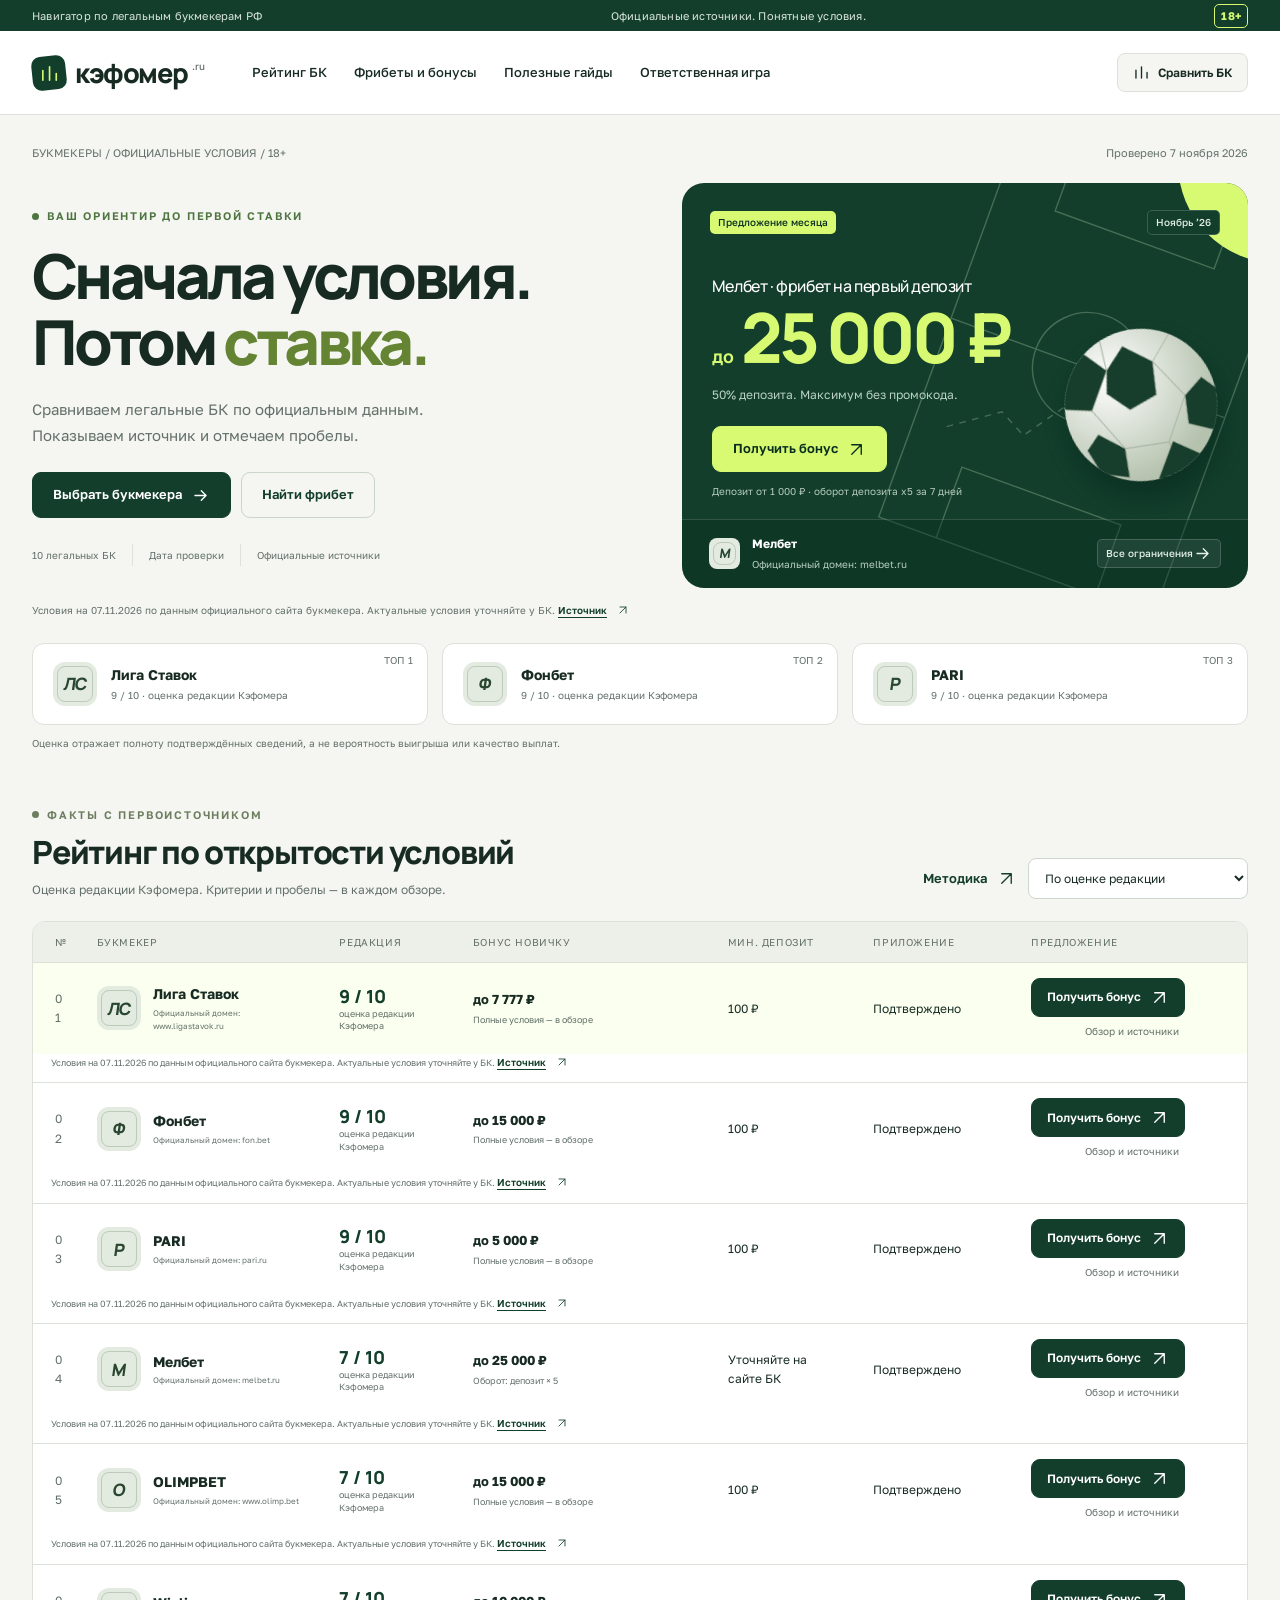
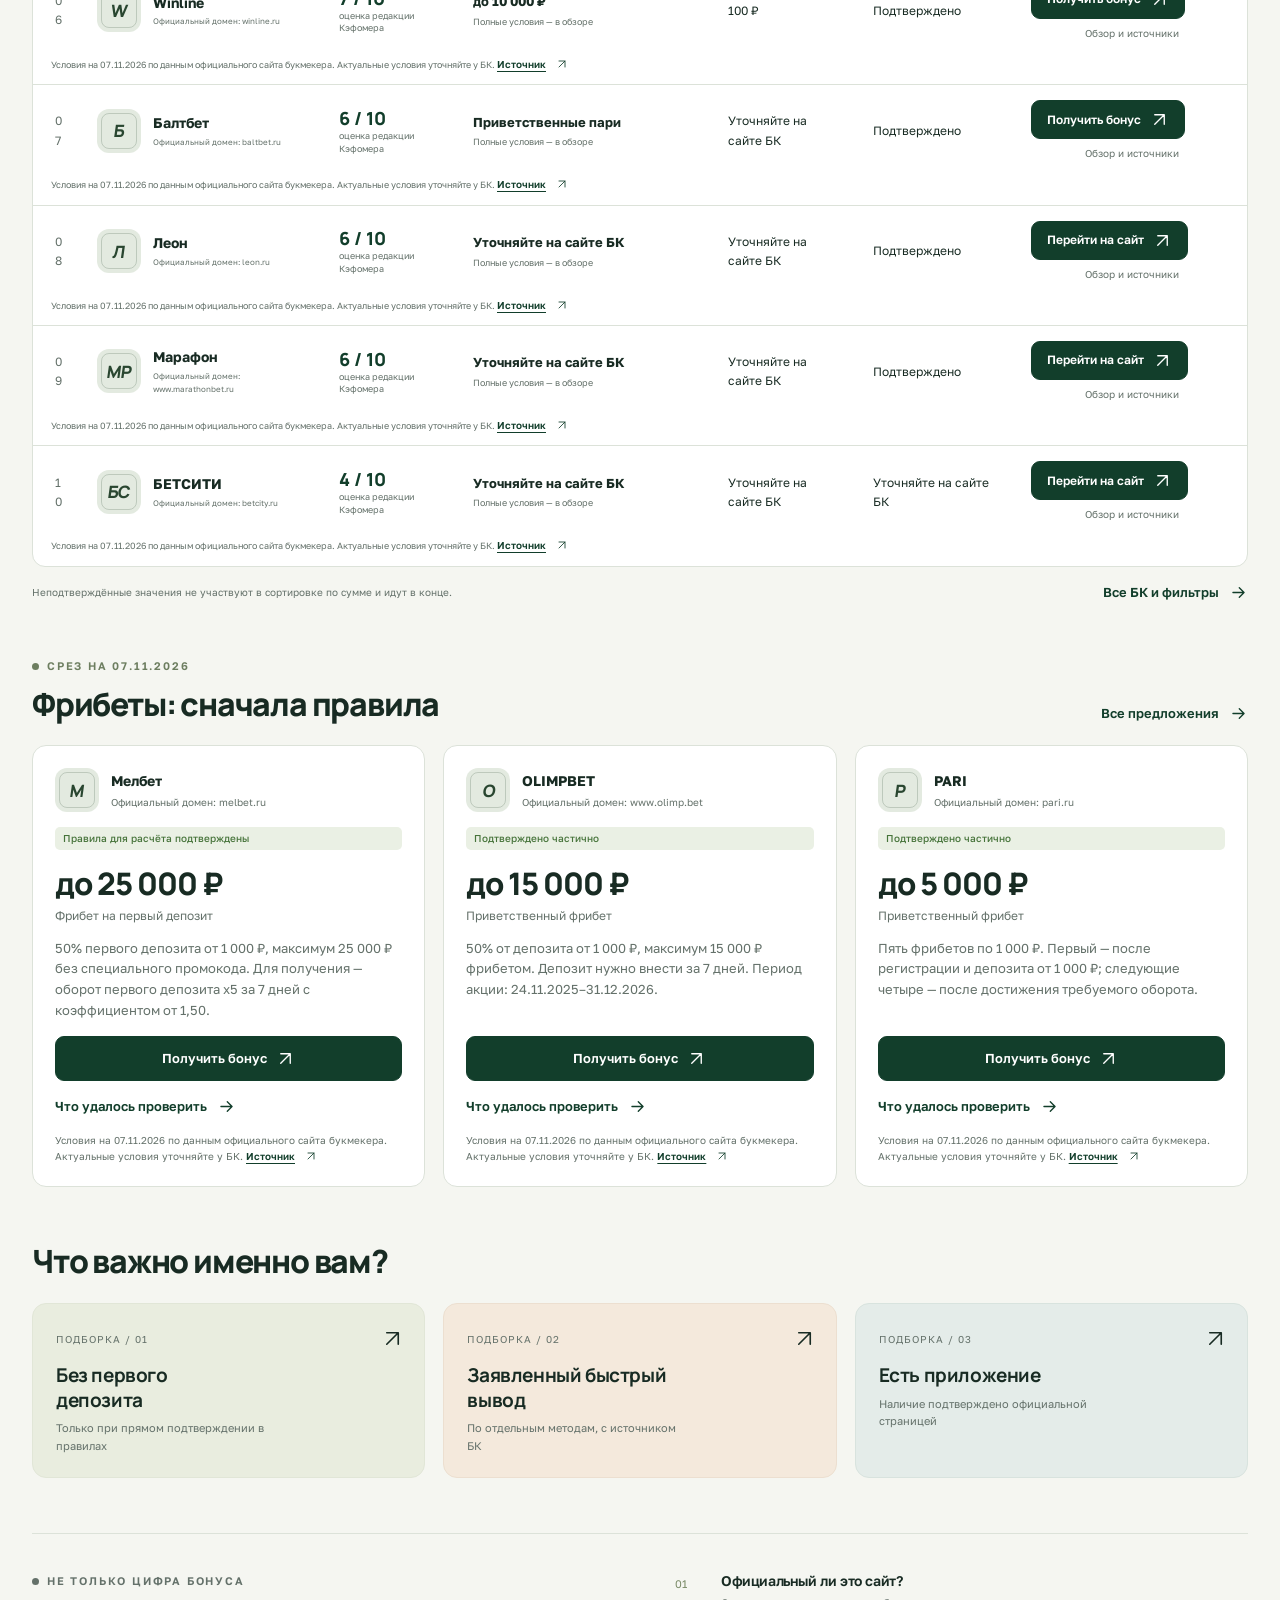
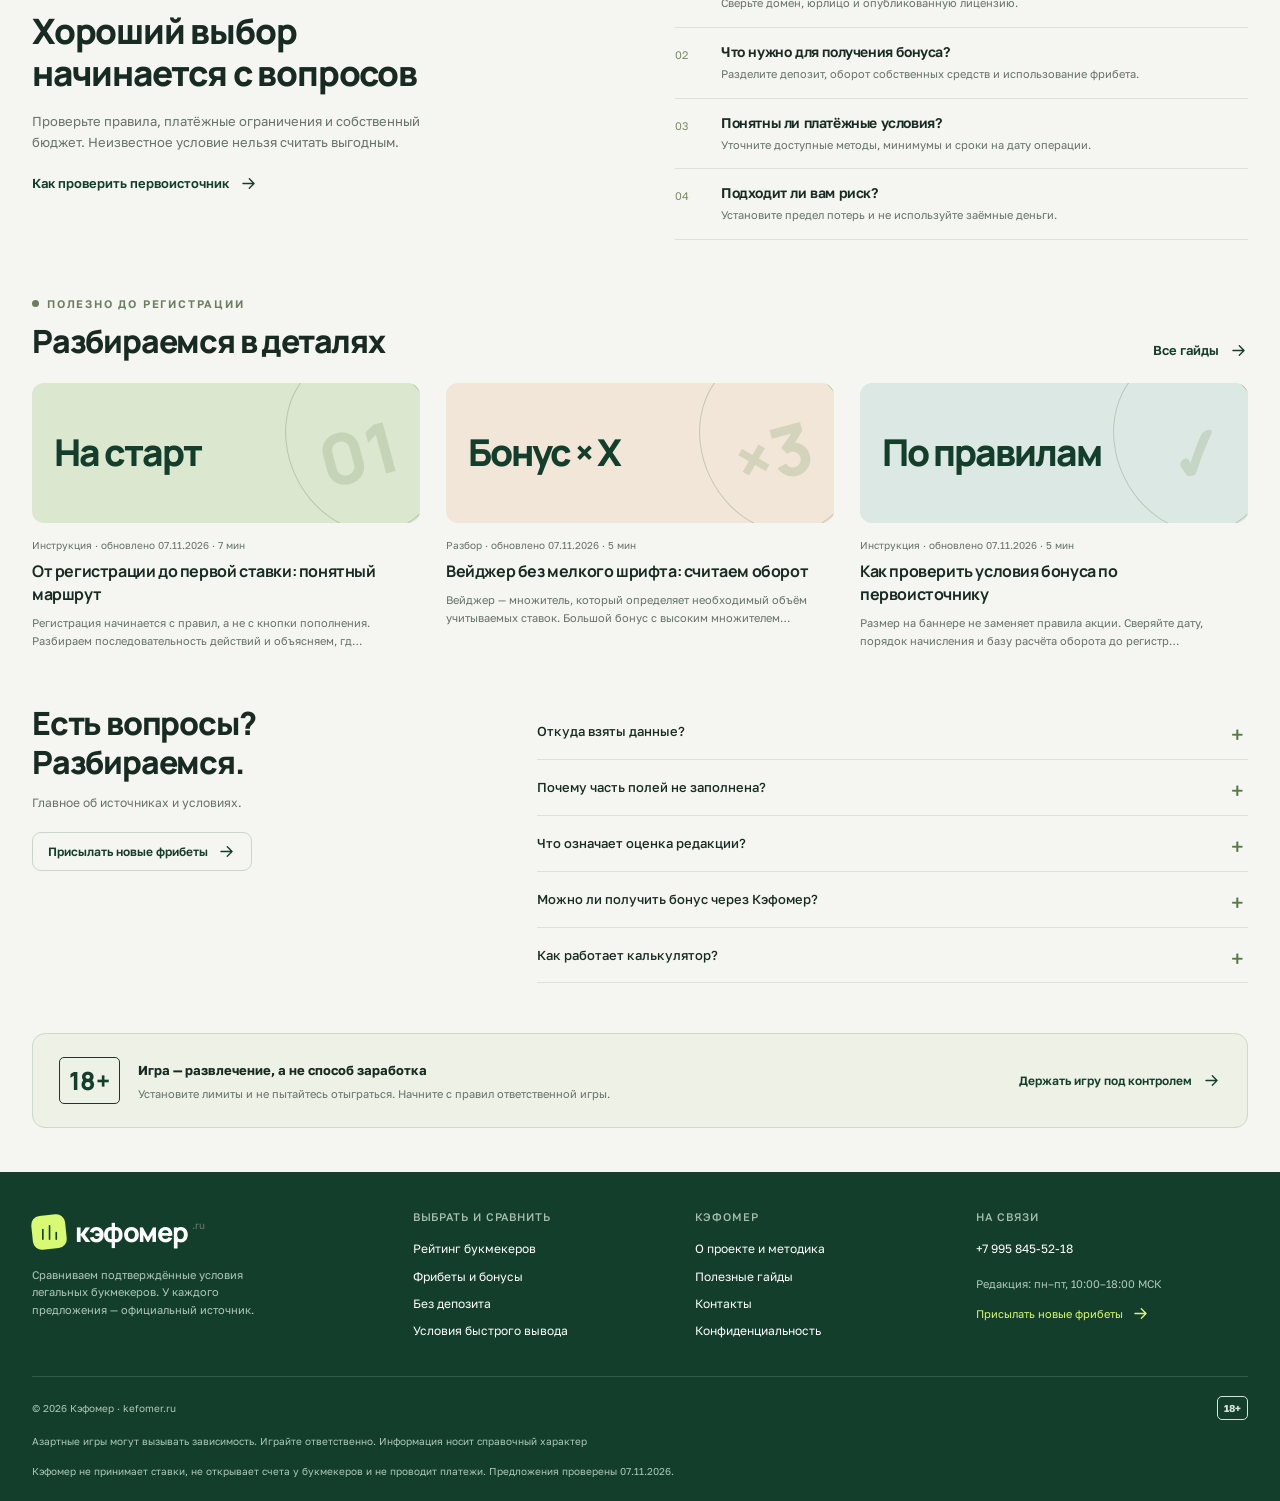
==== index.html @ dfc8ea8a "Первая версия сайта Co-Authored-By: Claude Opus 5.5 <noreply@anthropic.com>" ====
<!doctype html>
<html lang="ru"><head><meta charset="utf-8"><meta name="viewport" content="width=device-width, initial-scale=1"><meta name="theme-color" content="#123e2b"><title>Кэфомер — рейтинг букмекеров, фрибеты и бонусы</title><meta name="description" content="Сравните 10 легальных букмекеров РФ по подтверждённым официальным данным. Понятные инструкции и ответственная игра."><meta property="og:type" content="website"><meta property="og:locale" content="ru_RU"><meta property="og:site_name" content="Кэфомер"><meta property="og:title" content="Кэфомер — рейтинг букмекеров, фрибеты и бонусы"><meta property="og:description" content="Сравните 10 легальных букмекеров РФ по подтверждённым официальным данным. Понятные инструкции и ответственная игра."><link rel="icon" type="image/svg+xml" href="data:image/svg+xml,%3Csvg xmlns='http://www.w3.org/2000/svg' viewBox='0 0 64 64'%3E%3Crect width='64' height='64' rx='15' fill='%23123e2b'/%3E%3Cpath d='M17 46V28m15 18V17m15 29V34' fill='none' stroke='%23d8fa72' stroke-width='7'/%3E%3C/svg%3E"><link rel="stylesheet" href="./assets/style.css"><script defer src="./assets/data.js"></script><script defer src="./assets/guides.js"></script><script defer src="./assets/app.js"></script></head><body data-page="home" data-root="./"><div id="app"></div><noscript><div style="padding:40px;font-family:sans-serif"><h1>Кэфомер</h1><p>Для рейтинга, фильтров и калькулятора включите JavaScript. 18+</p><p>+7 995 845-52-18</p><p>Азартные игры могут вызывать зависимость. Играйте ответственно. Информация носит справочный характер</p></div></noscript></body></html>
---- assets/style.css ----
@import url('https://fonts.googleapis.com/css2?family=Golos+Text:wght@400;500;600;700&family=Manrope:wght@400;500;600;700;800&display=swap');
:root{--green:#123e2b;--deep:#092e20;--lime:#d8fa72;--paper:#f5f6f1;--white:#fff;--ink:#182b23;--muted:#64716a;--line:#dce2d9;--orange:#f47b45;--radius:18px}*{box-sizing:border-box}html{scroll-behavior:smooth;scroll-padding-top:100px}body{margin:0;background:var(--paper);color:var(--ink);font-family:'Golos Text',sans-serif;font-size:14px;line-height:1.6}body:has(dialog[open]){overflow:hidden}a{color:inherit;text-decoration:none}button,input,select,textarea{font:inherit}button,a,input,select,textarea,summary{-webkit-tap-highlight-color:transparent}button{cursor:pointer}button:disabled{cursor:not-allowed;opacity:.55}button,a{touch-action:manipulation}h1,h2,h3,h4,p{margin:0}h1,h2,h3,h4,.brand,.number{font-family:Manrope,sans-serif}h1{font-size:54px;line-height:1.1;letter-spacing:-2.5px;font-weight:800}h2{font-size:32px;line-height:1.2;letter-spacing:-1.2px;font-weight:800}h3{font-size:19px;line-height:1.3;letter-spacing:-.4px}p+p{margin-top:14px}svg{display:block}img,svg{max-width:100%}button{border:0}.wrap{width:min(1240px,calc(100% - 64px));margin:auto}.topline{background:var(--green);color:#dbe7df;font-size:11px;letter-spacing:.2px}.topline .wrap{display:flex;justify-content:space-between;align-items:center;min-height:31px;gap:20px}.age{display:inline-flex;border:1px solid currentColor;border-radius:5px;padding:0 6px;font-weight:700;line-height:22px;color:var(--lime)}.topline a{color:var(--lime)}header{background:#fff;border-bottom:1px solid var(--line);position:sticky;top:0;z-index:20}.header-inner{height:83px;display:flex;align-items:center;gap:47px}.brand{display:flex;align-items:center;gap:9px;font-size:27px;letter-spacing:-1.4px;font-weight:800;white-space:nowrap}.brand-mark{width:34px;height:34px;background:var(--green);color:var(--lime);display:grid;place-items:center;border-radius:9px;transform:rotate(-6deg)}.brand-mark svg{width:23px;height:23px;transform:rotate(6deg)}.brand sup{color:var(--muted);font:500 10px 'Golos Text',sans-serif;letter-spacing:0;margin:0 0 14px -4px}header nav{display:flex;align-items:center;gap:27px;flex:1}header nav a{font-size:13px;font-weight:500;position:relative;white-space:nowrap}header nav a.active:after{content:'';height:3px;background:var(--green);position:absolute;left:0;right:0;bottom:-31px}header nav a:hover{color:#477d25}.header-action{display:flex;align-items:center;gap:7px;background:var(--paper);border:1px solid var(--line);padding:9px 14px;border-radius:8px;font-size:12px;font-weight:600;white-space:nowrap}.menu-button{display:none;background:none;padding:10px}.icon{width:19px;height:19px;display:inline-block;vertical-align:middle;flex-shrink:0}.btn{display:inline-flex;align-items:center;justify-content:center;gap:9px;background:var(--green);color:white;border:1px solid var(--green);border-radius:9px;padding:12px 20px;font-weight:600;font-size:13px;line-height:1.5;transition:background .2s,transform .2s}.btn:hover{background:#25583c;transform:translateY(-1px)}.btn.lime{background:var(--lime);border-color:var(--lime);color:var(--deep)}.btn.lime:hover{background:#e7ff9f}.btn.outline{background:transparent;color:var(--green);border-color:#cbd5c8}.btn.outline:hover{background:#eaf0e5}.btn.small{padding:9px 15px;font-size:12px}.link{color:var(--green);display:inline-flex;gap:10px;align-items:center;font-size:13px;font-weight:600}.link:hover{text-decoration:underline}.eyebrow{font-size:11px;text-transform:uppercase;letter-spacing:1.8px;font-weight:600;display:flex;align-items:center;gap:8px}.eyebrow:before{content:'';width:7px;height:7px;border-radius:50%;background:currentColor}.muted{color:var(--muted)}.hero{padding:29px 0 0}.hero-meta{display:flex;justify-content:space-between;gap:15px;font-size:11px;color:var(--muted);margin-bottom:21px}.hero-grid{display:grid;grid-template-columns:1.07fr 1fr;gap:44px;align-items:center}.hero-copy{padding:23px 0 20px}.hero-copy .eyebrow{color:#4e7540;margin-bottom:18px}.hero h1{font-size:62px;line-height:1.06;letter-spacing:-3.6px}.hero h1 em{font-style:normal;color:#648434}.hero-copy>p{font-size:15px;line-height:1.7;color:var(--muted);max-width:440px;margin:23px 0}.hero-buttons{display:flex;gap:10px;margin-top:24px}.hero-trust{display:flex;align-items:center;gap:16px;font-size:10px;color:var(--muted);margin-top:26px}.trust-line{width:1px;height:22px;background:var(--line)}.hero-art{background:var(--green);border-radius:22px;position:relative;overflow:hidden;height:405px;color:#fff}.pitch{position:absolute;right:-40px;top:-50px;width:400px;height:470px;opacity:.28;transform:rotate(20deg)}.hero-art:after{content:'';position:absolute;width:200px;height:200px;border-radius:50%;background:var(--lime);right:-130px;top:-120px}.hero-art-top{z-index:2;position:absolute;top:27px;left:28px;right:28px;display:flex;justify-content:space-between;align-items:center}.tag{display:inline-flex;align-items:center;border-radius:5px;font-size:10px;font-weight:500;padding:4px 8px;line-height:1.5;white-space:nowrap}.tag.lime{background:var(--lime);color:var(--deep)}.tag.soft{background:#eaf0e4;color:#47743b}.tag.orange{background:#fff0e5;color:#a7481d}.tag.dark{background:#ffffff13;color:#e3f0e8;border:1px solid #ffffff2b}.hero-offer{position:absolute;left:30px;top:93px;z-index:1}.hero-offer .amount{font:800 69px/1.2 Manrope,sans-serif;letter-spacing:-4px;color:var(--lime)}.hero-offer p{color:#b9d1c3;font-size:12px;margin:6px 0 22px}.hero-offer h3{font-size:16px;font-weight:500}.hero-offer small{display:block;color:#b5cabb;font-size:10px;margin-top:11px}.ball{position:absolute;right:19px;top:134px;width:176px;filter:drop-shadow(0 16px 14px #001b1566);transform:rotate(-15deg)}.hero-art-bottom{position:absolute;bottom:0;left:0;right:0;border-top:1px solid #ffffff25;padding:16px 27px;display:flex;align-items:center;justify-content:space-between;background:#082e2066;font-size:11px}.logo{--brand:#233c2d;width:44px;height:44px;border-radius:12px;background:var(--brand);color:var(--brand-text,#fff);display:inline-grid;place-items:center;flex-shrink:0;position:relative;overflow:hidden}.logo:before{content:'';position:absolute;inset:4px;border:1px solid currentColor;border-radius:8px;opacity:.2}.logo span{font:800 17px/1 Manrope,sans-serif;letter-spacing:-1.5px;transform:skew(-8deg)}.logo.large{width:76px;height:76px;border-radius:17px}.logo.large span{font-size:29px}.brand-inline{display:flex;align-items:center;gap:12px}.brand-inline strong{display:block;font-size:14px;line-height:1.4}.brand-inline small{display:block;font-size:10px;color:var(--muted);margin-top:3px}.hero-art .brand-inline small{color:#b6cdc0}.hero-art .logo{height:31px;width:31px;border-radius:8px}.hero-art .logo span{font-size:13px}.hero-art .brand-inline strong{font-size:12px}.top-three{display:grid;grid-template-columns:repeat(3,1fr);gap:14px;margin:25px 0 0}.podium{display:flex;align-items:center;padding:18px 20px;border:1px solid var(--line);background:white;border-radius:12px;gap:14px;position:relative}.podium .rank{font-size:10px;color:var(--muted);position:absolute;right:14px;top:8px}.podium .podium-score{margin-left:auto;font:800 20px Manrope,sans-serif;padding-top:7px}.podium-score small{font:400 10px 'Golos Text',sans-serif;color:var(--muted)}.podium .brand-inline small{color:#5b7c38}.section{padding:55px 0 0}.section-head{display:flex;justify-content:space-between;align-items:end;gap:20px;margin-bottom:22px}.section-head p{color:var(--muted);font-size:12px;margin-top:8px}.section-head .eyebrow{margin-bottom:10px;color:#6d7e60}.section-head .right{display:flex;align-items:center;gap:12px}.controls{display:flex;align-items:center;gap:10px}.select-label{font-size:11px;color:var(--muted)}select,input,textarea{border:1px solid #cdd7cc;background:#fff;color:var(--ink);border-radius:8px;padding:11px 12px;min-width:0;max-width:100%}select{font-size:12px;padding-right:25px}input[type=checkbox]{accent-color:var(--green);width:16px;height:16px;padding:0;flex-shrink:0}.table-shell{border:1px solid var(--line);border-radius:13px;overflow:hidden;background:#fff}table{width:100%;border-collapse:collapse;text-align:left}th{background:#edf0e9;color:var(--muted);font-weight:400;font-size:10px;text-transform:uppercase;letter-spacing:.6px;padding:12px 15px}td{border-top:1px solid var(--line);padding:15px;font-size:12px}td:first-child,th:first-child{padding-left:22px}td .score{font:800 17px Manrope,sans-serif;color:var(--green);white-space:nowrap}.score svg{color:#81a443;width:11px;height:11px;display:inline-block}.table-bonus{font-size:15px;font-weight:700}.table-bonus small{display:block;color:var(--muted);font-size:9px;font-weight:400;margin-top:3px}.rank-cell{width:42px;color:var(--muted);font-size:12px}.rating-table tbody tr:first-child{background:#faffef}.rating-table .review{display:block;text-align:center;font-size:10px;margin-top:6px;color:var(--muted)}.rating-table .review:hover{text-decoration:underline}.tiny{font-size:10px;color:var(--muted)}.section-foot{display:flex;justify-content:space-between;align-items:center;gap:20px;padding-top:15px}.offers{display:grid;grid-template-columns:repeat(3,1fr);gap:18px}.offer-card{background:#fff;border:1px solid var(--line);border-radius:14px;padding:22px;display:flex;flex-direction:column;gap:15px;position:relative}.offer-card .offer-top{display:flex;justify-content:space-between;align-items:center;gap:8px}.offer-amount{font:800 31px/1.2 Manrope,sans-serif;letter-spacing:-1px}.offer-amount small{font:400 12px 'Golos Text',sans-serif;display:block;color:var(--muted);letter-spacing:0;margin-top:5px}.offer-terms{display:grid;grid-template-columns:repeat(3,1fr);border-block:1px solid var(--line);padding:12px 0;gap:10px;font-size:12px}.offer-terms small{display:block;font-size:9px;color:var(--muted);margin-bottom:2px}.offer-card>.btn{margin-top:auto}.offer-card .tiny{margin-top:-8px}.collections{display:grid;grid-template-columns:repeat(3,1fr);gap:18px}.collection{min-height:153px;background:#e9eddf;border:1px solid #e1e6d7;border-radius:14px;padding:23px;position:relative;overflow:hidden;transition:background .2s}.collection:nth-child(2){background:#f4e9dc;border-color:#ecdfd0}.collection:nth-child(3){background:#e4ece9;border-color:#d8e3de}.collection:hover{background:#dbe9cb}.collection h3{max-width:200px;font-size:19px;margin:14px 0 7px}.collection p{font-size:11px;color:var(--muted);max-width:210px}.collection .collection-no{font-size:10px;color:var(--muted);letter-spacing:1px}.collection>.icon{position:absolute;right:20px;top:23px;width:23px;height:23px}.editorial{display:grid;grid-template-columns:1fr 1fr;gap:70px;border-top:1px solid var(--line);padding-top:38px}.editorial .eyebrow{color:var(--muted);margin-bottom:20px}.editorial h2{font-size:35px;max-width:400px}.editorial p{color:var(--muted);margin-top:17px;font-size:13px;max-width:440px}.steps{list-style:none;margin:0;padding:0}.steps li{display:flex;gap:18px;padding:15px 0;border-bottom:1px solid var(--line)}.steps li:first-child{padding-top:0}.steps .step-no{width:28px;flex-shrink:0;font-size:11px;color:#7a8b68;padding-top:3px}.steps h3{font:600 14px 'Golos Text',sans-serif}.steps p{font-size:11px;margin-top:5px;color:var(--muted)}.news-grid{display:grid;grid-template-columns:repeat(3,1fr);gap:26px}.news-card{display:block}.news-art{height:140px;background:#dce7cf;border-radius:12px;position:relative;overflow:hidden;display:flex;justify-content:space-between;align-items:center;padding:22px;margin-bottom:14px}.news-art:after{content:'';position:absolute;right:-20px;top:-30px;width:150px;height:180px;border:1px solid #45684140;border-radius:50%;transform:rotate(-25deg)}.news-art .art-text{font:800 37px/1.05 Manrope,sans-serif;letter-spacing:-2px;color:var(--green);z-index:1}.news-art .art-number{font:800 70px Manrope,sans-serif;color:#87a17544;transform:rotate(-15deg)}.news-card:nth-child(3n+2) .news-art{background:#f1e6d7}.news-card:nth-child(3n+3) .news-art{background:#dce8e4}.news-card .meta{font-size:10px;color:var(--muted);margin-bottom:7px}.news-card h3{font-size:16px;line-height:1.45}.news-card:hover h3{text-decoration:underline;text-underline-offset:4px}.news-card p{font-size:11px;color:var(--muted);margin-top:8px}.faq{display:grid;grid-template-columns:1fr 1.6fr;gap:60px}.faq>div>p{font-size:12px;color:var(--muted);margin:12px 0 20px}details{border-bottom:1px solid var(--line);background:transparent}summary{list-style:none;padding:17px 28px 17px 0;cursor:pointer;font-weight:500;font-size:13px;position:relative}summary::-webkit-details-marker{display:none}summary:after{content:'+';position:absolute;right:4px;top:12px;font-size:23px;font-weight:400;color:#567a45}details[open] summary:after{content:'−'}details p{font-size:12px;color:var(--muted);padding:0 20px 18px 0}.responsible-banner{margin:50px auto 0;border:1px solid #cfd9c7;border-radius:13px;display:flex;align-items:center;gap:18px;padding:23px 26px;background:#edf1e6}.responsible-banner .age{color:var(--green);font:800 25px Manrope,sans-serif;padding:5px 9px}.responsible-banner strong{font-size:13px}.responsible-banner p{font-size:11px;color:var(--muted);margin-top:3px}.responsible-banner .link{margin-left:auto;flex-shrink:0;font-size:12px}footer{margin-top:44px;background:var(--green);color:#fff;padding:38px 0 22px}.footer-main{display:grid;grid-template-columns:1.4fr 1fr 1fr 1.1fr;gap:35px;padding-bottom:32px}.footer-main p{font-size:11px;color:#b1c8ba;max-width:225px;margin-top:12px}.footer-main h4{font:500 11px 'Golos Text',sans-serif;color:#a7bfad;text-transform:uppercase;letter-spacing:.9px;margin-bottom:12px}.footer-main a:not(.brand){display:block;font-size:12px;padding:4px 0}.footer-main a:hover{color:var(--lime)}footer .brand-mark{background:var(--lime);color:var(--green)}.footer-bottom{border-top:1px solid #ffffff25;padding-top:19px;font-size:10px;color:#afc7b6}.footer-bottom>div{display:flex;justify-content:space-between;align-items:center;margin-bottom:13px;gap:15px}.footer-bottom .age{color:#d6e5d9}.breadcrumbs{font-size:11px;color:var(--muted);display:flex;align-items:center;flex-wrap:wrap;gap:9px;padding-top:24px;margin-bottom:25px}.breadcrumbs a:hover{text-decoration:underline}.page-head{margin-bottom:30px}.page-head h1{font-size:43px;letter-spacing:-1.8px}.page-head p{max-width:700px;font-size:14px;color:var(--muted);margin-top:14px}.page-head .eyebrow{margin-bottom:12px;color:#637b4d}.catalog-layout{display:grid;grid-template-columns:235px 1fr;gap:25px;align-items:start}.filters{background:#fff;border:1px solid var(--line);border-radius:13px;padding:21px;position:sticky;top:105px}.filters h3{font-size:16px;margin-bottom:18px}.check-label{display:flex;align-items:center;gap:9px;font-size:12px;cursor:pointer;line-height:1.5}.filters .check-label{margin-bottom:17px}.field{display:flex;flex-direction:column;gap:6px;margin-bottom:17px}.field>label{font-size:11px;font-weight:500}.field input,.field select,.field textarea{width:100%}.field small{font-size:10px;color:var(--muted)}.reset{background:none;text-decoration:underline;text-underline-offset:4px;color:var(--muted);font-size:11px;padding:0}.catalog-toolbar{display:flex;justify-content:space-between;align-items:center;gap:12px;margin-bottom:15px;font-size:12px}.book-list{display:grid;gap:14px}.book-card{border:1px solid var(--line);background:white;border-radius:14px;padding:23px;display:grid;grid-template-columns:1fr auto;gap:20px}.book-card-top{display:flex;align-items:center;gap:13px}.book-card h3{font-size:17px}.book-card .score{margin-left:auto;font:800 22px Manrope,sans-serif;color:var(--green)}.book-card .card-stats{display:grid;grid-template-columns:repeat(4,1fr);gap:15px;margin:20px 0 16px;font-size:12px}.card-stats small{font-size:10px;color:var(--muted);display:block;margin-bottom:3px}.book-card-side{display:flex;flex-direction:column;justify-content:center;gap:10px;border-left:1px solid var(--line);padding-left:23px;width:185px}.book-card-side strong{font:800 22px Manrope,sans-serif}.book-card-side>span{font-size:10px;color:var(--muted);margin-top:-9px}.book-card .check-label{font-size:10px;color:var(--muted)}.empty{padding:60px 25px;border:1px dashed #b9c8b3;border-radius:13px;text-align:center}.empty h3{margin-bottom:8px}.empty .btn{margin-top:20px}.compare-bar{position:fixed;bottom:20px;left:50%;transform:translateX(-50%);background:var(--deep);color:#fff;border-radius:13px;padding:15px 23px;display:flex;align-items:center;gap:26px;z-index:22;box-shadow:0 8px 35px #0d2d3030;max-width:calc(100% - 28px);width:650px;font-size:12px}.compare-bar .btn{margin-left:auto;white-space:nowrap}.compare-bar .reset{color:#c3d7c8}.compare-bar small{display:block;color:#acc5b6;font-size:10px}.hidden,[hidden]{display:none!important}.notice{font-size:12px;color:var(--muted);padding:16px 20px;border-left:3px solid #97ac73;background:#eaf0e2;border-radius:0 9px 9px 0;margin-top:24px}.tabs{display:flex;flex-wrap:wrap;gap:8px;margin-bottom:25px}.tab{border:1px solid #d4dcce;background:white;color:var(--muted);border-radius:8px;padding:10px 17px;font-size:12px}.tab.active{background:var(--green);border-color:var(--green);color:white}.calculator{display:grid;grid-template-columns:1fr 1.3fr;gap:48px;background:#e9eedd;border:1px solid #d9e1cb;border-radius:17px;padding:33px;margin-top:40px}.calculator h2{font-size:27px;margin:8px 0 12px}.calculator p{font-size:12px;color:var(--muted)}.calc-fields{display:grid;grid-template-columns:repeat(3,1fr);gap:12px}.calc-result{border-top:1px solid #c7d4bb;padding-top:15px;display:flex;gap:25px;align-items:center}.calc-result strong{font:800 29px Manrope,sans-serif;white-space:nowrap}.calc-result span{font-size:11px;color:var(--muted)}.review-hero{background:var(--green);color:white;border-radius:18px;padding:30px;display:grid;grid-template-columns:1fr auto;gap:30px;align-items:center}.review-hero h1{font-size:38px;letter-spacing:-1.5px;margin:6px 0}.review-hero p{font-size:12px;color:#b8cfc1;max-width:570px;margin-top:12px}.review-hero .review-bonus{text-align:right;border-left:1px solid #ffffff30;padding-left:30px}.review-bonus strong{display:block;font:800 36px Manrope,sans-serif;color:var(--lime)}.review-bonus small{display:block;font-size:10px;color:#c3d3c9;margin:5px 0 14px}.review-anchor{display:flex;gap:25px;border-bottom:1px solid var(--line);margin:23px 0 28px;font-size:12px;overflow:auto;white-space:nowrap}.review-anchor a{padding:0 0 13px}.review-anchor a:hover{color:#63833e}.review-layout{display:grid;grid-template-columns:1fr 290px;gap:32px}.content-block{background:#fff;border:1px solid var(--line);border-radius:14px;padding:27px;margin-bottom:22px}.content-block h2{font-size:25px;margin-bottom:19px}.criteria{display:grid;grid-template-columns:1fr 1fr;gap:20px 30px}.criterion .criterion-top{display:flex;justify-content:space-between;font-size:12px;margin-bottom:7px}.meter{height:5px;background:#e9eee3;border-radius:10px;overflow:hidden}.meter span{display:block;background:#799c46;height:100%;border-radius:10px}.proscons{display:grid;grid-template-columns:1fr 1fr;gap:25px;margin-top:25px;border-top:1px solid var(--line);padding-top:20px}.proscons h3{font-size:14px;margin-bottom:9px}.proscons ul{margin:0;padding-left:18px;font-size:12px;color:var(--muted)}.proscons li{padding:5px 0}.review-sidebar{position:sticky;top:105px}.fact-list{display:grid;gap:13px;margin:0}.fact-list div{border-bottom:1px solid var(--line);padding-bottom:10px}.fact-list dt{font-size:10px;color:var(--muted)}.fact-list dd{margin:3px 0 0;font-size:12px}.plain-list{padding-left:19px;margin:15px 0;font-size:13px;color:var(--muted)}.plain-list li{padding:6px 0}.body-copy{font-size:13px;color:var(--muted)}.article-grid{display:grid;grid-template-columns:1fr 300px;gap:55px}.article-body{max-width:800px}.article-lead{font-size:18px;line-height:1.7;margin-bottom:30px}.article-body h2{font-size:25px;letter-spacing:-.6px;margin:29px 0 13px}.article-body p{font-size:14px;line-height:1.85;color:#53665a}.article-body ul{font-size:14px;color:#53665a;padding-left:20px;line-height:1.9}.article-meta{display:flex;gap:13px;align-items:center;color:var(--muted);font-size:11px;margin:16px 0 28px}.article-side{border-left:1px solid var(--line);padding-left:25px;position:sticky;top:110px;align-self:start}.article-side h3{font-size:14px;margin-bottom:15px}.article-side a{display:block;font-size:12px;color:var(--muted);padding:8px 0}.article-side a:hover{color:var(--green)}.article-side .btn{color:white;margin-top:18px;padding:12px}.prose{max-width:800px}.prose h2{font-size:25px;margin:30px 0 13px}.prose h3{font-size:18px;margin:22px 0 10px}.prose p,.prose li{font-size:14px;line-height:1.8;color:#53665a}.prose ul{padding-left:20px}.about-grid{display:grid;grid-template-columns:1.2fr 1fr;gap:55px}.stats-panel{background:var(--green);color:#fff;border-radius:16px;padding:32px;display:grid;grid-template-columns:1fr 1fr;gap:30px}.stats-panel strong{display:block;font:800 39px Manrope,sans-serif;color:var(--lime)}.stats-panel small{font-size:11px;color:#c1d5c5}.contact-grid{display:grid;grid-template-columns:1fr 1.1fr;gap:70px}.contact-details{display:grid;gap:25px;margin:25px 0}.contact-details small{display:block;font-size:10px;text-transform:uppercase;letter-spacing:1px;color:var(--muted);margin-bottom:5px}.contact-details a{font:700 22px Manrope,sans-serif}.form-panel{padding:28px;background:white;border:1px solid var(--line);border-radius:15px}.form-panel h2{font-size:23px;margin-bottom:20px}.two-fields{display:grid;grid-template-columns:1fr 1fr;gap:13px}.consent{align-items:start!important;font-size:11px!important;color:var(--muted);margin-bottom:18px!important}.consent input{margin:2px 0 0}.consent a{text-decoration:underline}.success{padding:25px;background:#ecf4df;border-radius:10px;border:1px solid #d2e1bc}.success h3{margin-bottom:12px}.success p{font-size:12px;color:var(--muted)}.success .icon{color:#568330;width:32px;height:32px;margin-bottom:15px}dialog{border:0;padding:0;border-radius:18px;background:#fff;color:var(--ink);width:500px;max-width:calc(100% - 28px);max-height:calc(100% - 40px);box-shadow:0 25px 90px #001d2344}dialog::backdrop{background:#102e25a6;backdrop-filter:blur(4px)}.modal-inner{padding:31px}.modal-close{position:absolute;right:14px;top:14px;width:30px;height:30px;border-radius:50%;display:grid;place-items:center;color:var(--muted);background:#f0f3ec}.modal-inner h2{font-size:26px;margin:17px 0 8px}.modal-inner>p{font-size:12px;color:var(--muted);margin-bottom:19px}.promo-code{display:flex;align-items:center;justify-content:space-between;background:#edf3e4;border:1px dashed #a9bc8a;border-radius:9px;padding:12px 15px;margin:17px 0}.promo-code code{font:800 20px Manrope,sans-serif;letter-spacing:2px}.promo-code button{background:transparent;color:var(--green);font-size:11px;font-weight:500;display:flex;align-items:center;gap:7px}.modal-form .btn{width:100%}.modal-terms{font-size:10px;color:var(--muted);margin-bottom:17px}.compare-dialog{width:980px}.compare-dialog h2{font-size:27px}.comparison{display:grid;grid-template-columns:repeat(var(--cols),1fr);gap:15px;margin-top:22px}.comparison-card{border:1px solid var(--line);border-radius:12px;padding:20px}.comparison-card h3{margin:12px 0 18px;font-size:17px}.comparison-card .btn{width:100%;margin-top:15px}.toast{position:fixed;left:50%;top:110px;bottom:auto;transform:translateX(-50%);background:var(--deep);color:#fff;padding:12px 21px;font-size:12px;border-radius:9px;z-index:60;max-width:calc(100% - 30px);text-align:center}.notfound{padding:65px 0;text-align:center}.notfound .number{font-size:130px;color:#c9d8b7;font-weight:800;line-height:1.2}.notfound h1{font-size:38px}.notfound p{color:var(--muted);margin:15px auto 25px;max-width:450px}:focus-visible{outline:3px solid #ef914e;outline-offset:4px}a:focus-visible{border-radius:3px}textarea{resize:vertical;min-height:110px}.visually-hidden{position:absolute;width:1px;height:1px;padding:0;margin:-1px;overflow:hidden;clip:rect(0,0,0,0);white-space:nowrap;border:0}.skip{position:fixed;top:-70px;left:15px;z-index:90;background:var(--lime);padding:12px;border-radius:7px}.skip:focus{top:10px}.all-guides{row-gap:32px}.tag-row{display:flex;gap:7px;flex-wrap:wrap}.page-bottom{margin-bottom:30px}
@media(min-width:1600px){.wrap{width:1280px}.hero-grid{gap:65px}}
@media(max-width:1100px){.wrap{width:calc(100% - 44px)}.header-inner{gap:28px}header nav{gap:18px}.header-action{display:none}.hero h1{font-size:52px}.hero-grid{gap:25px}.ball{width:140px;right:-12px}.hero-offer .amount{font-size:60px}.hero-offer{left:25px}.hero-art{height:390px}.podium{padding:16px 14px;gap:7px}.podium .logo{width:35px;height:35px}.podium .brand-inline{gap:8px}.podium .brand-inline strong{font-size:12px}td,th{padding:12px 10px}.rating-table td:first-child,.rating-table th:first-child{padding-left:15px}.rating-table .hide-medium{display:none}.offer-card{padding:18px}.offer-terms{gap:5px}.catalog-layout{grid-template-columns:210px 1fr;gap:18px}.book-card{padding:18px;gap:15px}.book-card-side{width:150px;padding-left:16px}.book-card .card-stats{grid-template-columns:1fr 1fr;gap:11px}.review-layout{grid-template-columns:1fr 250px;gap:20px}.review-hero h1{font-size:31px}.contact-grid{gap:35px}.article-grid{gap:30px;grid-template-columns:1fr 250px}.hero-copy>p{font-size:14px}}
@media(max-width:760px){h1{font-size:39px;letter-spacing:-1.7px}h2{font-size:27px}.wrap{width:calc(100% - 32px)}.topline .wrap{font-size:9px;gap:6px;min-height:29px}.topline .top-right{display:none}.topline .age{font-size:10px;line-height:18px}.header-inner{height:66px;justify-content:space-between;gap:10px}.brand{font-size:25px}.brand-mark{height:31px;width:31px}.menu-button{display:block}.header-action{display:none}header nav{display:none;position:absolute;top:66px;left:0;right:0;background:#fff;border-bottom:1px solid var(--line);padding:15px 20px;box-shadow:0 12px 20px #123e2b10}header nav.open{display:flex;flex-direction:column;align-items:stretch;gap:0}header nav a{padding:12px}header nav a.active{background:#edf2e5;border-radius:7px}header nav a.active:after{display:none}.hero{padding-top:18px}.hero-meta{font-size:9px;margin-bottom:14px}.hero-meta span:last-child{display:none}.hero-grid{grid-template-columns:1fr;gap:22px}.hero-copy{padding:10px 0 0}.hero-copy .eyebrow{font-size:9px;letter-spacing:1.3px;margin-bottom:15px}.hero h1{font-size:46px;letter-spacing:-2.4px;line-height:1.08}.hero-copy>p{font-size:12px;margin:17px 0;max-width:350px;line-height:1.8}.hero-buttons{gap:8px;margin-top:19px}.hero-buttons .btn{padding:12px 15px;font-size:11px}.hero-trust{font-size:9px;gap:11px;margin-top:19px}.hero-art{height:344px;border-radius:16px}.hero-art-top{top:21px;left:21px;right:21px}.hero-offer{left:22px;top:80px}.hero-offer .amount{font-size:58px}.hero-offer p{font-size:10px;max-width:215px;margin-bottom:17px}.hero-offer h3{font-size:14px}.hero-offer small{font-size:9px}.ball{width:123px;right:-3px;top:133px}.hero-art-bottom{padding:12px 20px}.hero-art-bottom>.tag{font-size:9px}.top-three{grid-template-columns:1fr;gap:8px;margin-top:13px}.podium{padding:13px 17px}.podium .brand-inline strong{font-size:13px}.podium .brand-inline small{font-size:9px}.podium .rank{top:14px;right:66px}.podium-score{padding:0!important}.section{padding-top:37px}.section-head{align-items:start;gap:14px;flex-wrap:wrap;margin-bottom:17px}.section-head h2{font-size:26px}.section-head p{font-size:11px}.section-head .eyebrow{font-size:9px;margin-bottom:8px}.section-head .right{width:100%;justify-content:space-between}.section-head>.link{font-size:11px}.controls{gap:8px}.select-label{font-size:10px}.controls select{font-size:11px;padding:8px}.rating-table{display:block}.rating-table thead{display:none}.rating-table tbody{display:grid}.rating-table tr{display:grid;grid-template-columns:28px 1fr 80px;gap:0;padding:15px 13px;border-bottom:1px solid var(--line);align-items:center}.rating-table tr:last-child{border:0}.rating-table td{border:0;padding:0!important}.rating-table .rank-cell{grid-row:1;width:auto;font-size:10px}.rating-table td:nth-child(2){grid-row:1}.rating-table td:nth-child(3){grid-row:1;text-align:right}.rating-table td:nth-child(4){grid-column:2;grid-row:2;margin-top:13px}.rating-table td:nth-child(5){display:none}.rating-table td:last-child{grid-column:3;grid-row:2;margin-top:12px}.rating-table .brand-inline{gap:9px}.rating-table .brand-inline strong{font-size:12px}.rating-table .brand-inline small{font-size:9px}.rating-table .logo{width:34px;height:34px;border-radius:9px}.rating-table .logo span{font-size:14px}.rating-table .table-bonus{font-size:14px}.rating-table .table-bonus small{font-size:8px}.rating-table .btn{font-size:9px;padding:8px 5px;width:100%}.rating-table .review{font-size:9px;margin-top:4px}.section-foot{align-items:start}.section-foot .tiny{font-size:9px;max-width:200px}.section-foot .link{font-size:11px;text-align:right}.offers,.collections,.news-grid{grid-template-columns:1fr}.offer-card{padding:20px}.offer-card .brand-inline strong{font-size:13px}.offer-amount{font-size:29px}.offer-terms{gap:15px}.collections{gap:11px}.collection{min-height:133px;padding:19px}.collection h3{max-width:250px;font-size:19px;margin-top:10px}.collection p{max-width:280px}.editorial{grid-template-columns:1fr;gap:25px;padding-top:27px}.editorial h2{font-size:29px}.editorial p{font-size:12px}.editorial .eyebrow{font-size:9px;margin-bottom:12px}.news-grid{gap:24px}.news-art{height:145px}.news-card h3{font-size:17px}.faq{grid-template-columns:1fr;gap:10px}.faq>div>p{margin:10px 0}.faq>div>.link{margin:0 0 10px}.responsible-banner{margin-top:35px;padding:19px;display:grid;grid-template-columns:43px 1fr;gap:12px}.responsible-banner .age{font-size:19px;padding:5px;align-self:start}.responsible-banner strong{font-size:12px}.responsible-banner p{font-size:10px}.responsible-banner .link{grid-column:2;margin:0;font-size:11px}footer{margin-top:30px;padding-top:27px}.footer-main{grid-template-columns:1fr 1fr;gap:25px 15px}.footer-main>div:first-child{grid-column:1/-1}.footer-main p{max-width:300px;font-size:10px}.footer-main a:not(.brand){font-size:11px}.footer-main>div:last-child{grid-column:1/-1}.footer-bottom{font-size:9px}.footer-bottom>div{align-items:start}.breadcrumbs{font-size:10px;padding-top:20px;margin-bottom:20px;gap:7px}.page-head h1{font-size:34px;letter-spacing:-1.3px}.page-head p{font-size:12px}.page-head .eyebrow{font-size:9px}.page-head{margin-bottom:22px}.catalog-layout{grid-template-columns:1fr}.filters{position:static;padding:18px}.filters h3{margin-bottom:14px}.filter-checks{display:grid;grid-template-columns:1fr 1fr;gap:0 10px}.filters .check-label{font-size:11px;margin-bottom:13px}.filters .field{margin-bottom:10px}.catalog-toolbar{font-size:11px;flex-wrap:wrap}.catalog-toolbar select{font-size:10px;padding:8px}.book-card{grid-template-columns:1fr;padding:18px;gap:16px}.book-card-side{width:auto;border-left:0;border-top:1px solid var(--line);padding:15px 0 0;display:grid;grid-template-columns:1fr 1fr;gap:7px 15px;align-items:center}.book-card-side strong{font-size:21px}.book-card-side>span{grid-column:1;grid-row:2;margin:0;font-size:9px}.book-card-side .btn{grid-column:2;grid-row:1/3;font-size:11px;padding:10px}.book-card-side .link{font-size:10px;grid-column:1/-1;margin-top:4px}.book-card h3{font-size:15px}.book-card .score{font-size:20px}.book-card .card-stats{grid-template-columns:repeat(2,1fr);gap:14px;margin:16px 0}.compare-bar{bottom:10px;gap:12px;padding:13px 14px;width:100%;flex-wrap:wrap;font-size:11px}.compare-bar .btn{font-size:10px;padding:9px 13px}.compare-bar small{font-size:9px}.compare-bar>.reset{font-size:9px}.tabs{gap:6px}.tab{padding:9px 11px;font-size:10px}.calculator{grid-template-columns:1fr;padding:22px;gap:23px;margin-top:28px}.calculator h2{font-size:24px}.calc-fields{gap:8px;grid-template-columns:1fr 1fr}.calc-fields>.field:last-child{grid-column:1/-1}.calc-fields label{font-size:10px}.calc-result{gap:15px}.calc-result strong{font-size:24px}.calc-result span{font-size:10px}.review-hero{grid-template-columns:1fr;padding:23px;gap:20px}.review-hero h1{font-size:28px}.review-hero .logo.large{width:57px;height:57px;border-radius:14px}.review-hero .logo.large span{font-size:23px}.review-hero .brand-inline{align-items:start}.review-hero .review-bonus{text-align:left;border-left:0;border-top:1px solid #ffffff30;padding:16px 0 0}.review-bonus strong{font-size:30px}.review-bonus .btn{width:100%}.review-anchor{gap:18px;font-size:11px;margin:20px 0}.review-layout{grid-template-columns:1fr;gap:0}.review-sidebar{position:static}.content-block{padding:20px;margin-bottom:18px}.content-block h2{font-size:23px}.criteria{gap:16px 20px}.criterion .criterion-top{font-size:10px}.proscons{grid-template-columns:1fr;gap:15px}.review-layout .table-shell{border:0;border-radius:0}.payments-table th,.payments-table td{padding:11px 5px!important;font-size:9px}.payments-table th{font-size:8px;letter-spacing:0}.article-grid{grid-template-columns:1fr;gap:25px}.article-side{position:static;border-left:0;border-top:1px solid var(--line);padding:22px 0 0;grid-row:1}.article-side h3{margin-bottom:8px}.article-side a{padding:5px 0;font-size:11px}.article-side .btn{display:none}.article-lead{font-size:16px;margin-bottom:22px}.article-body h2{font-size:23px}.article-body p,.article-body li{font-size:13px}.article-meta{font-size:10px;flex-wrap:wrap;margin-bottom:20px}.prose h2{font-size:23px}.prose p,.prose li{font-size:13px}.about-grid,.contact-grid{grid-template-columns:1fr;gap:26px}.stats-panel{padding:25px;gap:20px}.stats-panel strong{font-size:33px}.stats-panel small{font-size:10px}.contact-details{gap:20px}.contact-details a{font-size:21px}.form-panel{padding:20px}.two-fields{grid-template-columns:1fr;gap:0}.modal-inner{padding:25px 20px}.modal-inner h2{font-size:23px}.modal-inner .brand-inline strong{font-size:13px}.modal-inner .brand-inline{padding-right:15px}.modal-inner .logo{height:38px;width:38px}.comparison{grid-template-columns:1fr;gap:12px}.comparison-card{padding:18px}.compare-dialog h2{font-size:24px}.comparison-card .fact-list{grid-template-columns:1fr 1fr;gap:10px}.comparison-card h3{margin:9px 0 14px}.notfound .number{font-size:110px}.notfound h1{font-size:28px}.notfound p{font-size:12px}}
@media(prefers-reduced-motion:reduce){html{scroll-behavior:auto}*,*:before,*:after{animation:none!important;transition:none!important}}

.hero-art-top .tag.dark{background:var(--green)}.page-head h1{overflow-wrap:anywhere}
.logo.neutral{--brand:#e3eae0;--brand-text:#294630}.source-note{color:var(--muted);font-size:10px;line-height:1.6;margin-top:14px;overflow-wrap:anywhere}.source-note .link{font-size:10px;text-decoration:underline;text-underline-offset:3px;display:inline-flex}.source-note .icon{width:12px;height:12px}.rating-source td{padding:0 18px 12px!important;border-top:0}.rating-source .source-note{margin-top:0;font-size:9px}.editor-score{display:block;min-width:80px}.editor-score>strong{display:block;font:800 18px Manrope,sans-serif;color:var(--green)}.editor-score>small{display:block;font-size:9px;line-height:1.4;color:var(--muted);max-width:105px}.book-card-top>.editor-score{margin-left:auto;text-align:right}.book-card-top>div{min-width:0}.book-card>div{min-width:0}.book-card-side strong{font-size:20px;line-height:1.3;overflow-wrap:anywhere}.book-card-side{width:195px}.footer-subscribe{display:inline-flex;align-items:center;gap:8px;background:transparent;padding:0;color:var(--lime);font-size:11px;text-align:left;line-height:1.6;margin-top:12px}.review-hero{grid-template-columns:minmax(0,1fr) minmax(0,300px)}.review-bonus strong{font-size:30px;overflow-wrap:anywhere;line-height:1.25;margin:10px 0}.review-editor-score{display:flex;align-items:center;gap:20px;font-size:12px;color:var(--muted)}.review-sidebar .fact-list dd,.comparison .fact-list dd{overflow-wrap:anywhere}.review-sidebar .btn{width:100%;margin-top:20px}.newsletter-section{margin-top:35px;padding:30px;background:var(--green);color:#fff;border-radius:15px;display:flex;align-items:center;gap:25px;justify-content:space-between}.newsletter-section h2{font-size:25px;margin-top:10px}.newsletter-section p{color:#b9cdbf;font-size:12px;margin-top:12px}.newsletter-section .btn{flex-shrink:0}.calc-rules{font-size:11px;color:var(--muted);margin-top:15px}.calc-rules .source-note{font-size:9px}.offer-card .source-note{margin-top:0}.offer-card .offer-top{min-width:0}.offer-card .brand-inline{min-width:0}.offer-card .brand-inline small{overflow-wrap:anywhere}.rating-table{table-layout:fixed}.rating-table th:first-child{width:4%}.rating-table th:nth-child(2){width:20%}.rating-table th:nth-child(3){width:11%}.rating-table th:nth-child(4){width:21%}.rating-table th:nth-child(5){width:12%}.rating-table th:nth-child(6){width:13%}.rating-table th:last-child{width:19%}.rating-table td{overflow-wrap:anywhere}.rating-table .brand-inline small{font-size:8px}.rating-table .table-bonus{font-size:13px}.hero-trust{flex-wrap:wrap}.comparison .editor-score{margin-bottom:17px}
@media(max-width:1100px){.book-card-side{width:160px}.newsletter-section{align-items:start;flex-direction:column}.rating-table .btn.small{font-size:10px;padding:8px}.rating-table .brand-inline{gap:7px}.rating-table .brand-inline strong{font-size:12px}.rating-table th:nth-child(2){width:23%}.rating-table th:nth-child(4){width:23%}}
@media(max-width:760px){.rating-table tr.rating-source{display:block;padding:0 13px 12px;background:#fff}.rating-table tr.rating-source td{display:block;padding:0!important}.rating-table tr.rating-source .source-note{font-size:9px}.rating-table .editor-score>strong{font-size:16px}.rating-table .editor-score>small{font-size:7px;max-width:75px;margin-left:auto}.rating-table .table-bonus{font-size:12px}.rating-table .table-bonus small{font-size:8px}.rating-table .brand-inline small{font-size:8px}.rating-table .brand-inline strong{font-size:12px}.book-card-side{width:auto}.book-card-side>span{font-size:9px}.book-card .source-note{font-size:9px}.book-card-top .editor-score{min-width:64px}.book-card-top .editor-score>strong{font-size:17px}.book-card-top .editor-score>small{font-size:8px}.book-card-top>div .tiny{font-size:9px}.review-hero{grid-template-columns:minmax(0,1fr)}.review-bonus strong{font-size:27px}.review-editor-score{align-items:start;gap:15px}.review-editor-score p{font-size:11px}.payments-table{table-layout:fixed}.payments-table td,.payments-table th{overflow-wrap:anywhere}.newsletter-section{padding:23px;gap:20px}.newsletter-section h2{font-size:24px}.newsletter-section .btn{width:100%;font-size:11px}.hero-offer .amount{font-size:54px;letter-spacing:-3px}.hero .ball{width:102px;right:-4px;top:151px}.hero-offer h3{font-size:12px}.hero-offer p{font-size:9px;max-width:210px}.hero-offer small{font-size:8px}.hero-art-bottom .brand-inline small{font-size:8px;max-width:150px;overflow-wrap:anywhere}.hero-art-bottom>.tag{font-size:8px}.hero-art-bottom{padding:12px 17px}.hero-art-bottom .brand-inline{gap:7px}.hero-art-bottom .brand-inline strong{font-size:11px}.hero>.source-note{font-size:9px}.podium .rank{right:13px;top:9px}.top-three .podium{padding-right:45px}.podium .tiny{font-size:9px}.hero-trust{font-size:8px;gap:8px}.rating-table tr:not(.rating-source){grid-template-columns:25px minmax(0,1fr) 80px}.offer-card .source-note .link{font-size:9px}.calculator{min-width:0}.calc-result{flex-wrap:wrap}}
.hero-offer .amount-prefix{font:600 18px "Golos Text",sans-serif;letter-spacing:0;display:inline-block;margin-right:7px}
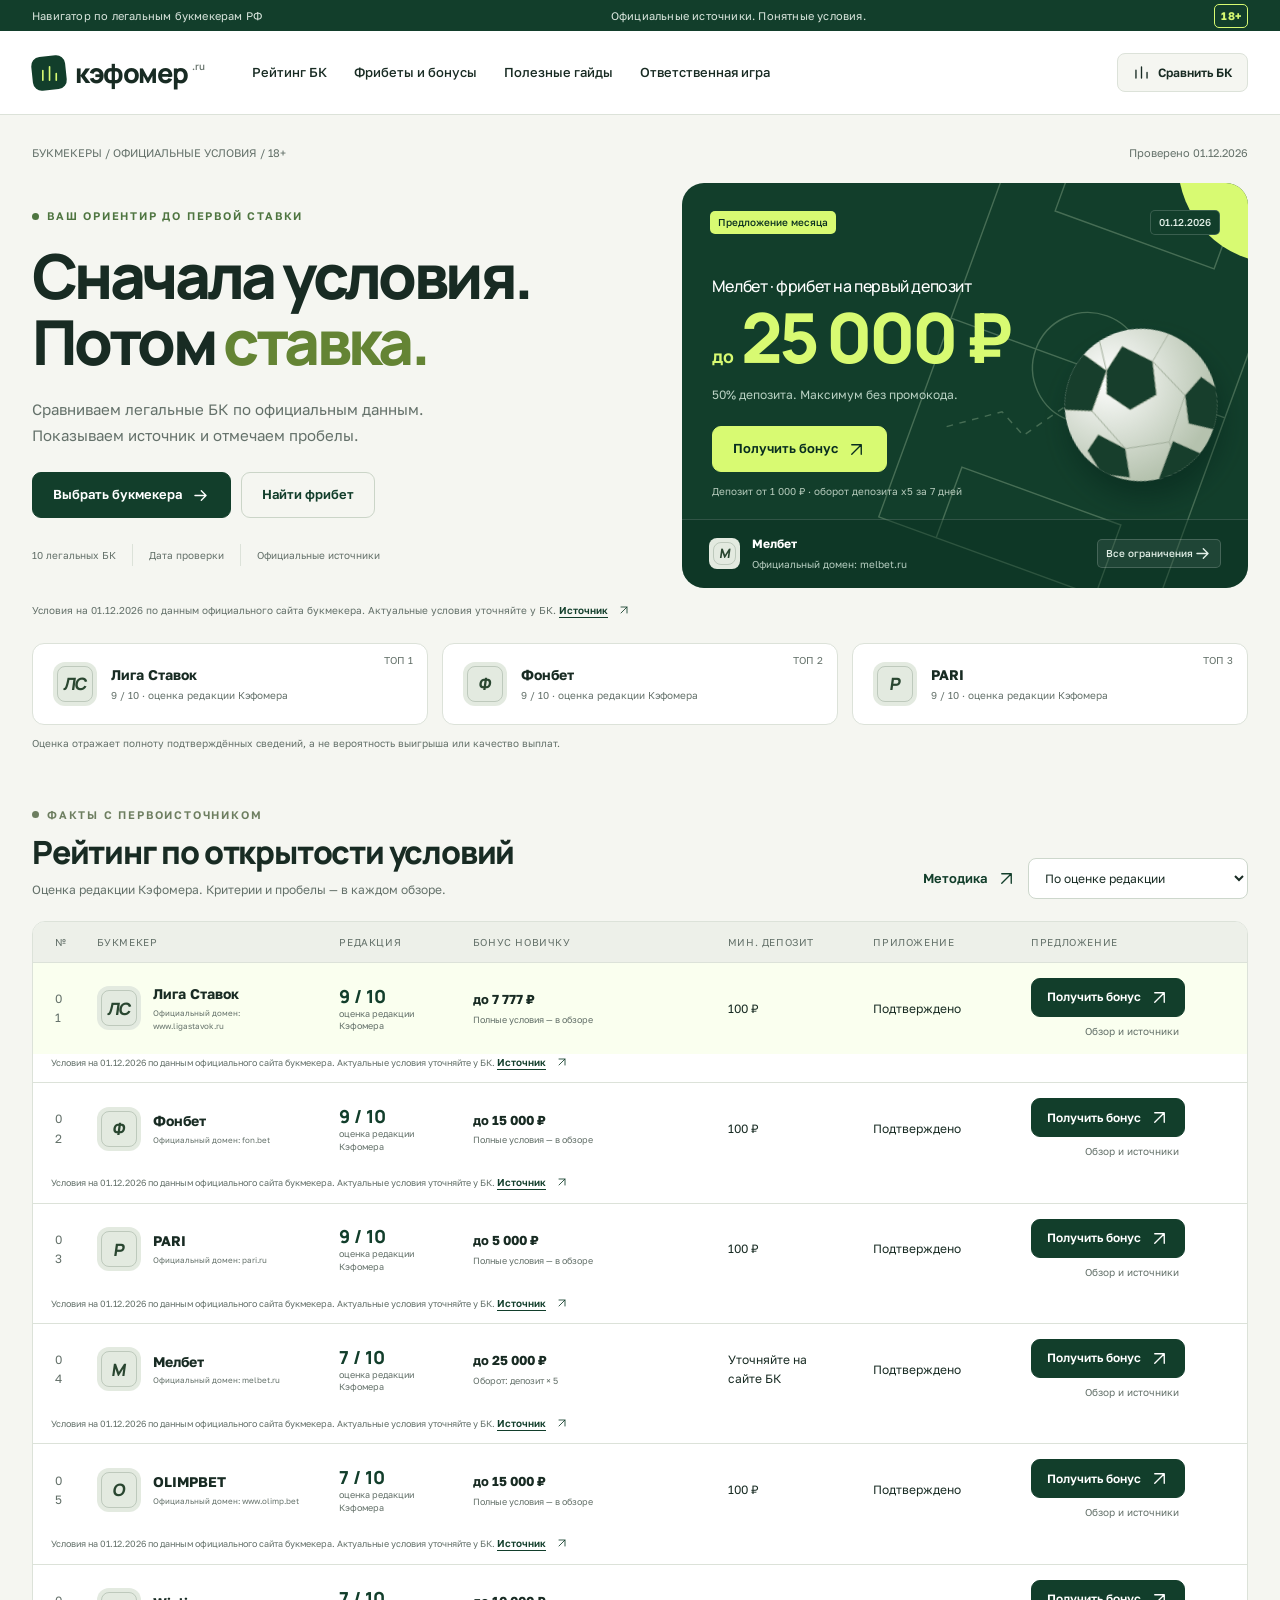
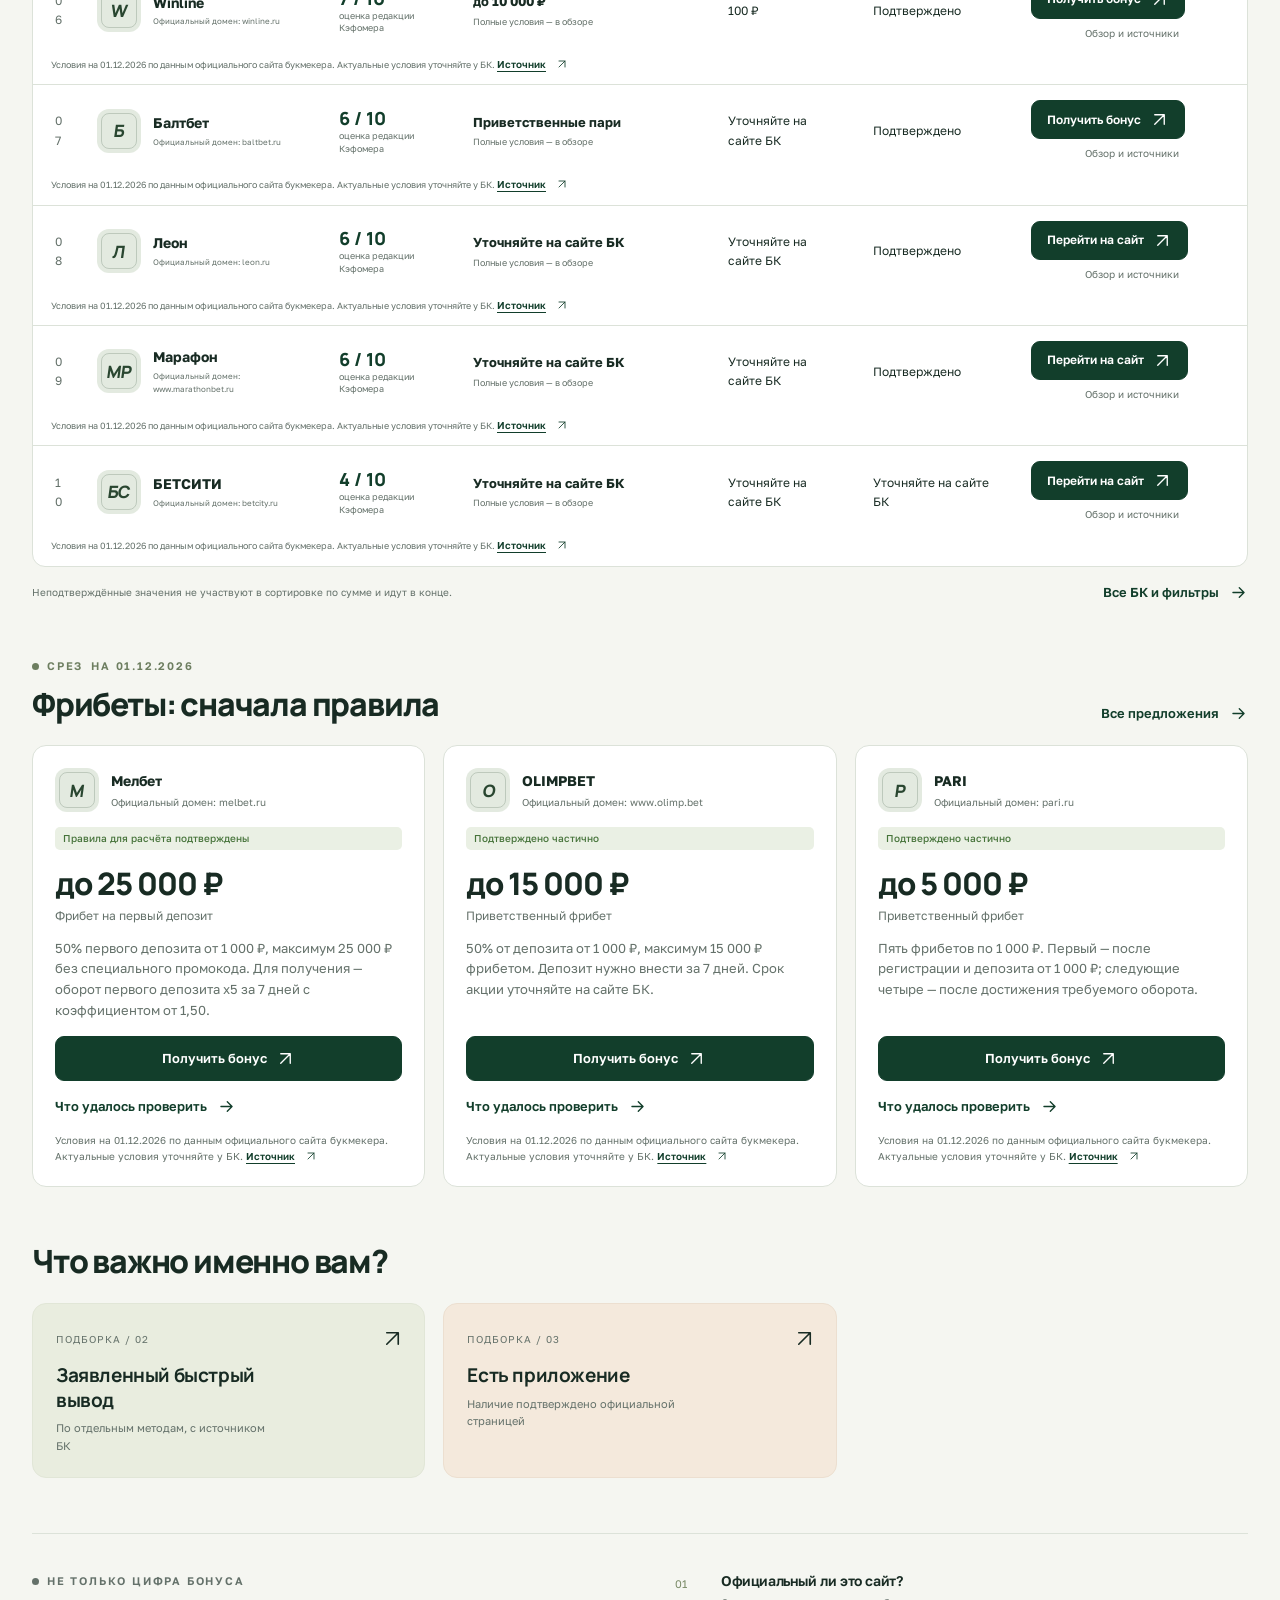
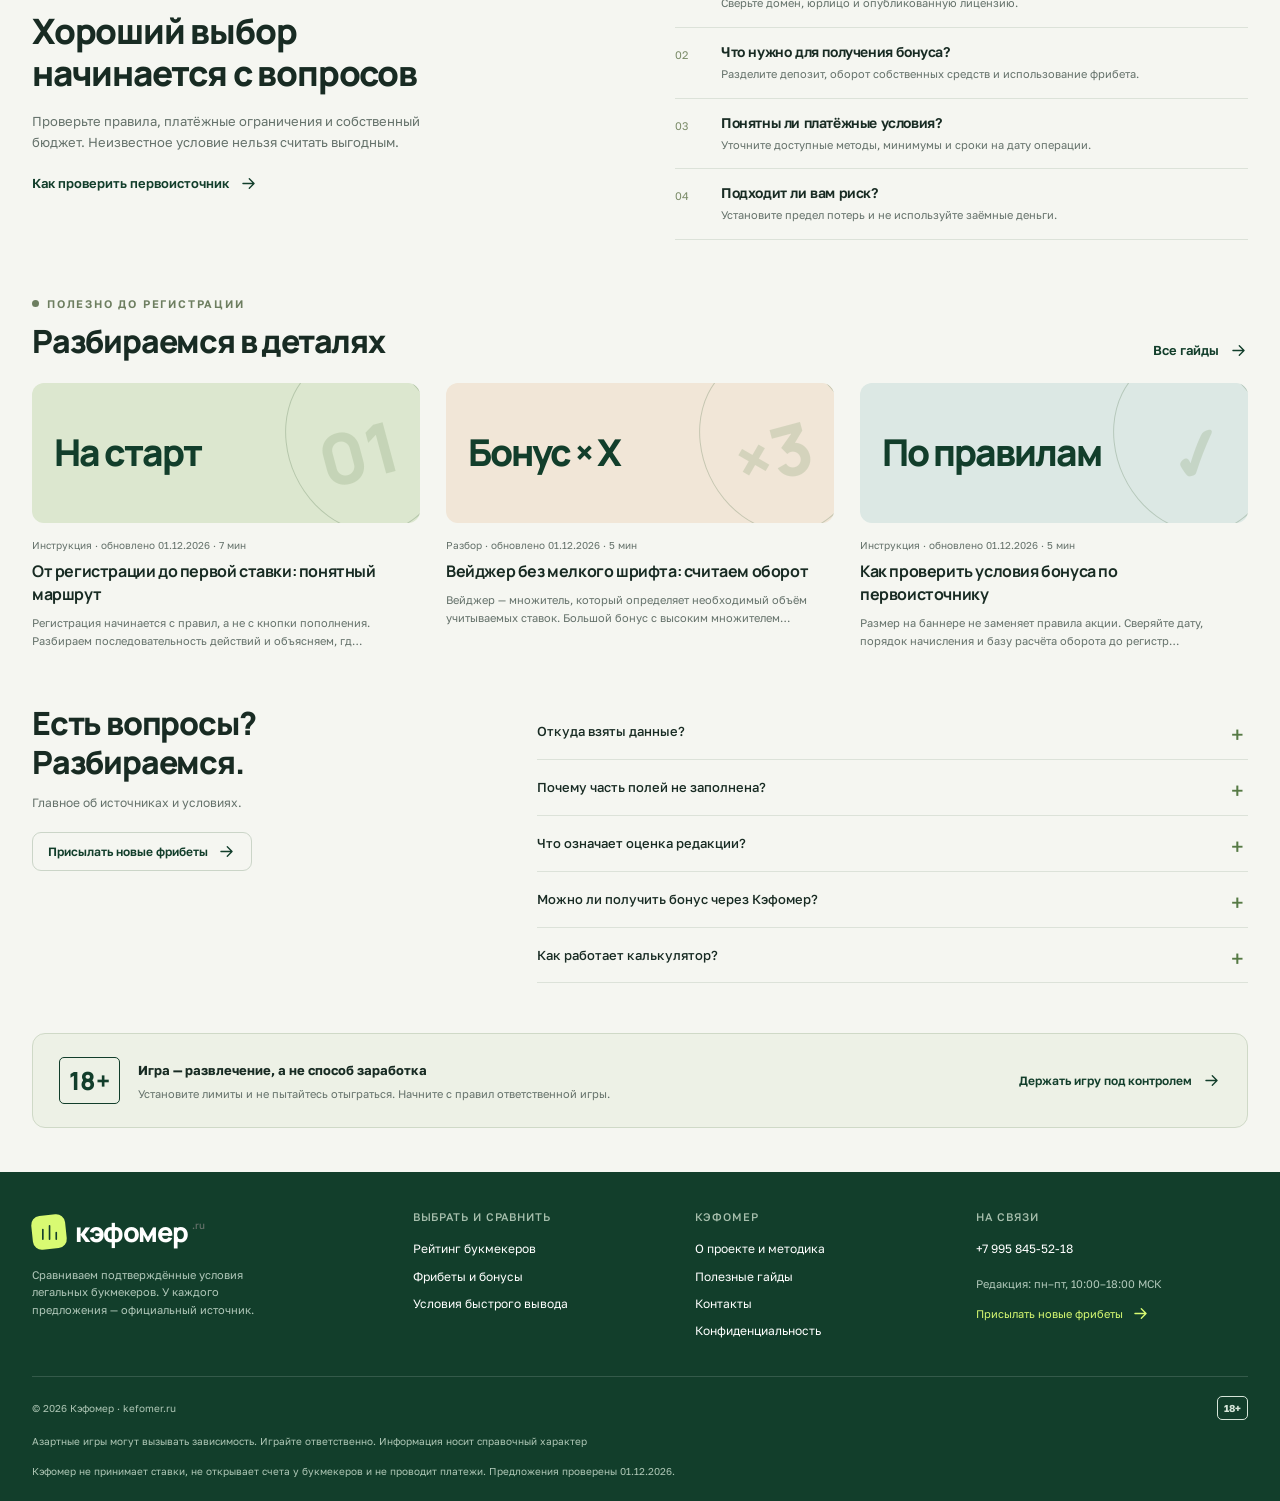
==== commit 1f6b497d: "Правки по замечаниям: даты, бонусы, сравнение Co-Authored-By: Claude Opus 5.5 <noreply@anthropic.com" ====
--- a/index.html
+++ b/index.html
@@ -1,2 +1,2 @@
 <!doctype html>
-<html lang="ru"><head><meta charset="utf-8"><meta name="viewport" content="width=device-width, initial-scale=1"><meta name="theme-color" content="#123e2b"><title>Кэфомер — рейтинг букмекеров, фрибеты и бонусы</title><meta name="description" content="Сравните 10 легальных букмекеров РФ по подтверждённым официальным данным. Понятные инструкции и ответственная игра."><meta property="og:type" content="website"><meta property="og:locale" content="ru_RU"><meta property="og:site_name" content="Кэфомер"><meta property="og:title" content="Кэфомер — рейтинг букмекеров, фрибеты и бонусы"><meta property="og:description" content="Сравните 10 легальных букмекеров РФ по подтверждённым официальным данным. Понятные инструкции и ответственная игра."><link rel="icon" type="image/svg+xml" href="data:image/svg+xml,%3Csvg xmlns='http://www.w3.org/2000/svg' viewBox='0 0 64 64'%3E%3Crect width='64' height='64' rx='15' fill='%23123e2b'/%3E%3Cpath d='M17 46V28m15 18V17m15 29V34' fill='none' stroke='%23d8fa72' stroke-width='7'/%3E%3C/svg%3E"><link rel="stylesheet" href="./assets/style.css"><script defer src="./assets/data.js"></script><script defer src="./assets/guides.js"></script><script defer src="./assets/app.js"></script></head><body data-page="home" data-root="./"><div id="app"></div><noscript><div style="padding:40px;font-family:sans-serif"><h1>Кэфомер</h1><p>Для рейтинга, фильтров и калькулятора включите JavaScript. 18+</p><p>+7 995 845-52-18</p><p>Азартные игры могут вызывать зависимость. Играйте ответственно. Информация носит справочный характер</p></div></noscript></body></html>+<html lang="ru"><head><meta charset="utf-8"><meta name="viewport" content="width=device-width, initial-scale=1"><meta name="theme-color" content="#123e2b"><title>Кэфомер — рейтинг букмекеров, фрибеты и бонусы</title><meta name="description" content="Сравните 10 легальных букмекеров РФ по подтверждённым официальным данным. Понятные инструкции и ответственная игра."><meta property="og:type" content="website"><meta property="og:locale" content="ru_RU"><meta property="og:site_name" content="Кэфомер"><meta property="og:title" content="Кэфомер — рейтинг букмекеров, фрибеты и бонусы"><meta property="og:description" content="Сравните 10 легальных букмекеров РФ по подтверждённым официальным данным. Понятные инструкции и ответственная игра."><link rel="icon" type="image/svg+xml" href="data:image/svg+xml,%3Csvg xmlns='http://www.w3.org/2000/svg' viewBox='0 0 64 64'%3E%3Crect width='64' height='64' rx='15' fill='%23123e2b'/%3E%3Cpath d='M17 46V28m15 18V17m15 29V34' fill='none' stroke='%23d8fa72' stroke-width='7'/%3E%3C/svg%3E"><link rel="stylesheet" href="./assets/style.css"><script defer src="./assets/data.js"></script><script defer src="./assets/guides.js"></script><script defer src="./assets/app.js"></script></head><body data-page="home" data-root="./"><div id="app"><p>Условия<span data-current-date data-prefix=" на "></span> по данным официальных сайтов БК.</p></div><noscript><div style="padding:40px;font-family:sans-serif"><h1>Кэфомер</h1><p>Для рейтинга, фильтров и калькулятора включите JavaScript. 18+</p><p>+7 995 845-52-18</p><p>Азартные игры могут вызывать зависимость. Играйте ответственно. Информация носит справочный характер</p></div></noscript></body></html>
